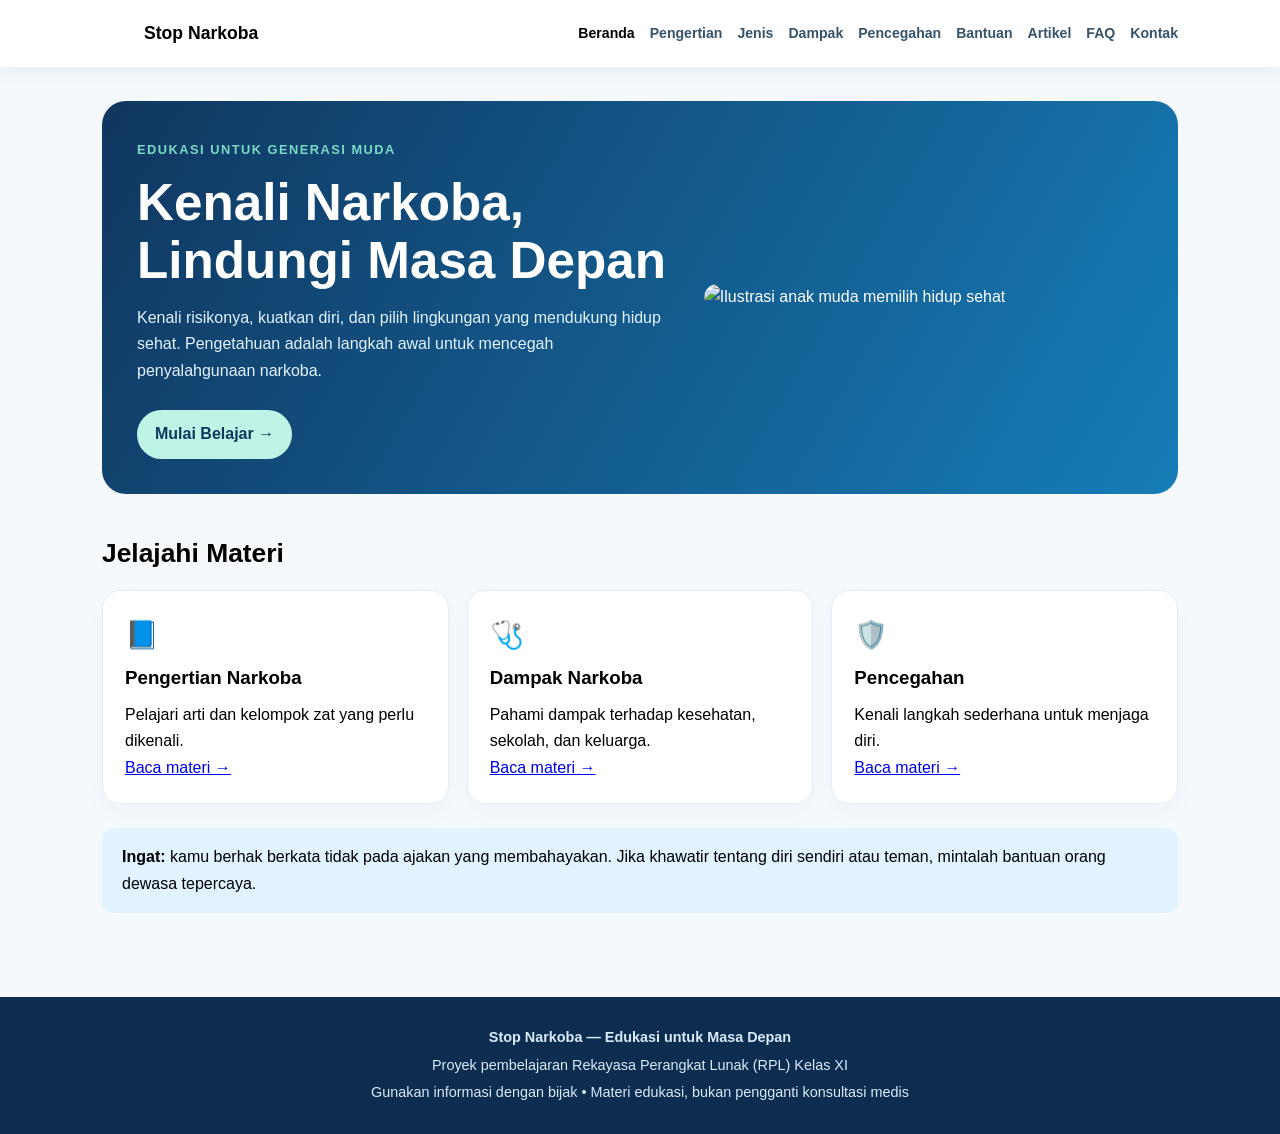
==== index.html @ 33e6cefd "Add files via upload" ====
<!DOCTYPE html>
<html lang="id">

<head>
    <meta charset="UTF-8">
    <meta name="viewport" content="width=device-width, initial-scale=1.0">
    <meta name="description" content="Website edukasi pencegahan penyalahgunaan narkoba untuk pelajar kelas XI RPL.">

    <title>Beranda | Stop Narkoba</title>

    <link rel="stylesheet" href="style.css">
</head>

<body>

    <!-- Header dan Navigasi -->
    <header>
        <div class="nav">

            <a class="brand" href="index.html">
                <span class="logo">✚</span>
                Stop Narkoba
            </a>

            <nav aria-label="Navigasi utama">
                <a class="active" href="index.html">Beranda</a>
                <a href="pengertian.html">Pengertian</a>
                <a href="jenis-narkoba.html">Jenis</a>
                <a href="dampak.html">Dampak</a>
                <a href="pencegahan.html">Pencegahan</a>
                <a href="bantuan.html">Bantuan</a>
                <a href="artikel.html">Artikel</a>
                <a href="faq.html">FAQ</a>
                <a href="kontak.html">Kontak</a>
            </nav>

        </div>
    </header>

    <!-- Konten Utama -->
    <main>

        <!-- Hero Section -->
        <section class="hero">

            <div>
                <span class="eyebrow">
                    Edukasi untuk generasi muda
                </span>

                <h1>
                    Kenali Narkoba,<br>
                    Lindungi Masa Depan
                </h1>

                <p>
                    Kenali risikonya, kuatkan diri, dan pilih lingkungan
                    yang mendukung hidup sehat. Pengetahuan adalah langkah
                    awal untuk mencegah penyalahgunaan narkoba.
                </p>

                <a class="btn" href="pengertian.html">
                    Mulai Belajar →
                </a>
            </div>

            <img
                src="assets/hero.svg"
                alt="Ilustrasi anak muda memilih hidup sehat"
            >

        </section>

        <!-- Daftar Materi -->
        <h2 class="section-title">Jelajahi Materi</h2>

        <section class="grid">

            <!-- Materi 1 -->
            <article class="card">
                <div class="icon">📘</div>

                <h3>Pengertian Narkoba</h3>

                <p>
                    Pelajari arti dan kelompok zat yang perlu dikenali.
                </p>

                <p>
                    <a href="pengertian.html">Baca materi →</a>
                </p>
            </article>

            <!-- Materi 2 -->
            <article class="card">
                <div class="icon">🩺</div>

                <h3>Dampak Narkoba</h3>

                <p>
                    Pahami dampak terhadap kesehatan, sekolah, dan keluarga.
                </p>

                <p>
                    <a href="dampak.html">Baca materi →</a>
                </p>
            </article>

            <!-- Materi 3 -->
            <article class="card">
                <div class="icon">🛡️</div>

                <h3>Pencegahan</h3>

                <p>
                    Kenali langkah sederhana untuk menjaga diri.
                </p>

                <p>
                    <a href="pencegahan.html">Baca materi →</a>
                </p>
            </article>

        </section>

        <!-- Pesan Edukasi -->
        <div class="notice">
            <strong>Ingat:</strong>
            kamu berhak berkata tidak pada ajakan yang membahayakan.
            Jika khawatir tentang diri sendiri atau teman, mintalah
            bantuan orang dewasa tepercaya.
        </div>

    </main>

    <!-- Footer -->
    <footer>

        <p>
            <b>Stop Narkoba — Edukasi untuk Masa Depan</b>
        </p>

        <p>
            Proyek pembelajaran Rekayasa Perangkat Lunak (RPL) Kelas XI
        </p>

        <p>
            Gunakan informasi dengan bijak • Materi edukasi,
            bukan pengganti konsultasi medis
        </p>

    </footer>

</body>
</html>
---- style.css ----
css
:root {
    --navy: #10365f;
    --blue: #1479b8;
    --sky: #eaf6ff;
    --mint: #dff6ef;
    --ink: #18324b;
    --muted: #5b7085;
    --white: #fff;
}

* {
    box-sizing: border-box;
}

body {
    margin: 0;
    font-family: Inter, Arial, sans-serif;
    background: #f5f9fc;
    color: var(--ink);
    line-height: 1.65;
}

/* Header dan Navigasi */
header {
    background: #fff;
    box-shadow: 0 3px 18px #153b5d12;
    position: sticky;
    top: 0;
    z-index: 5;
}

.nav {
    max-width: 1120px;
    margin: auto;
    display: flex;
    align-items: center;
    justify-content: space-between;
    padding: 15px 22px;
    gap: 20px;
    flex-wrap: wrap;
}

.brand {
    font-weight: 800;
    color: var(--navy);
    font-size: 1.1rem;
    text-decoration: none;
    display: flex;
    align-items: center;
    gap: 9px;
}

.logo {
    background: var(--blue);
    color: white;
    border-radius: 10px;
    padding: 4px 9px;
}

nav {
    display: flex;
    gap: 15px;
    flex-wrap: wrap;
}

nav a {
    font-size: 0.88rem;
    text-decoration: none;
    color: #36536c;
    font-weight: 650;
}

nav a:hover,
nav a.active {
    color: var(--blue);
}

/* Konten Utama */
main {
    max-width: 1120px;
    margin: 0 auto;
    padding: 34px 22px 60px;
}

/* Hero */
.hero {
    display: grid;
    grid-template-columns: 1.1fr 0.9fr;
    align-items: center;
    gap: 30px;
    background: linear-gradient(120deg, #10365f, #167db8);
    color: #fff;
    border-radius: 24px;
    padding: 35px;
    overflow: hidden;
}

.hero h1 {
    font-size: clamp(2rem, 4vw, 3.4rem);
    line-height: 1.12;
    margin: 12px 0;
}

.hero p {
    color: #e3f3ff;
    max-width: 570px;
}

.hero img {
    width: 100%;
    display: block;
    border-radius: 18px;
}

.eyebrow {
    font-size: 0.8rem;
    text-transform: uppercase;
    letter-spacing: 1.5px;
    font-weight: 800;
    color: #7bdac5;
}

.btn {
    display: inline-block;
    background: #bff3e5;
    color: #10365f;
    text-decoration: none;
    font-weight: 800;
    border-radius: 999px;
    padding: 11px 18px;
    margin-top: 10px;
}

/* Judul dan Grid */
.section-title {
    margin: 38px 0 15px;
    font-size: 1.65rem;
    color: var(--navy);
}

.grid {
    display: grid;
    grid-template-columns: repeat(3, 1fr);
    gap: 18px;
}

/* Card */
.card {
    background: #fff;
    padding: 22px;
    border: 1px solid #e1edf5;
    border-radius: 18px;
    box-shadow: 0 8px 25px #183d5b08;
}

.card h3 {
    margin: 5px 0 8px;
    color: var(--navy);
}

.card p {
    margin: 0;
    color: var(--muted);
}

.icon {
    font-size: 1.7rem;
}

/* Informasi */
.notice {
    background: #e0f3ff;
    border-left: 5px solid var(--blue);
    padding: 16px 20px;
    border-radius: 12px;
    margin: 24px 0;
}

.page-head {
    background: linear-gradient(120deg, #e7f5ff, #e5f8f2);
    border-radius: 20px;
    padding: 28px;
    margin-bottom: 24px;
}

.page-head h1 {
    margin: 0;
    color: var(--navy);
    font-size: 2.2rem;
}

.page-head p {
    margin: 8px 0 0;
    color: var(--muted);
}

.content {
    background: white;
    padding: 26px;
    border-radius: 18px;
    border: 1px solid #e1edf5;
}

.content h2,
.content h3 {
    color: var(--navy);
}

.content li {
    margin: 8px 0;
}

.content img {
    max-width: 360px;
    width: 100%;
    float: right;
    margin: 0 0 18px 24px;
    border-radius: 16px;
}

/* FAQ */
details {
    background: #fff;
    border: 1px solid #dceaf4;
    border-radius: 12px;
    padding: 15px 18px;
    margin: 10px 0;
}

summary {
    font-weight: 750;
    color: var(--navy);
    cursor: pointer;
}

/* Footer */
footer {
    background: #0d2d50;
    color: #d9eafa;
    padding: 25px 22px;
    text-align: center;
    font-size: 0.9rem;
}

footer p {
    margin: 4px;
}

/* Kontak dan Form */
.contact-grid {
    display: grid;
    grid-template-columns: 1fr 1fr;
    gap: 22px;
}

input,
select,
textarea {
    width: 100%;
    padding: 12px;
    border: 1px solid #cadce9;
    border-radius: 10px;
    font: inherit;
    margin: 5px 0 12px;
}

button {
    border: 0;
    background: var(--blue);
    color: #fff;
    padding: 12px 20px;
    border-radius: 10px;
    font-weight: 750;
    cursor: pointer;
}

button:hover {
    background: var(--navy);
}

.small {
    font-size: 0.88rem;
    color: var(--muted);
}

/* Tampilan Mobile */
@media (max-width: 760px) {
    .hero {
        grid-template-columns: 1fr;
        padding: 24px;
    }

    .grid,
    .contact-grid {
        grid-template-columns: 1fr;
    }

    .nav {
        align-items: flex-start;
    }

    nav {
        gap: 10px;
    }

    .content img {
        float: none;
        display: block;
        margin: 0 auto 18px;
    }
}
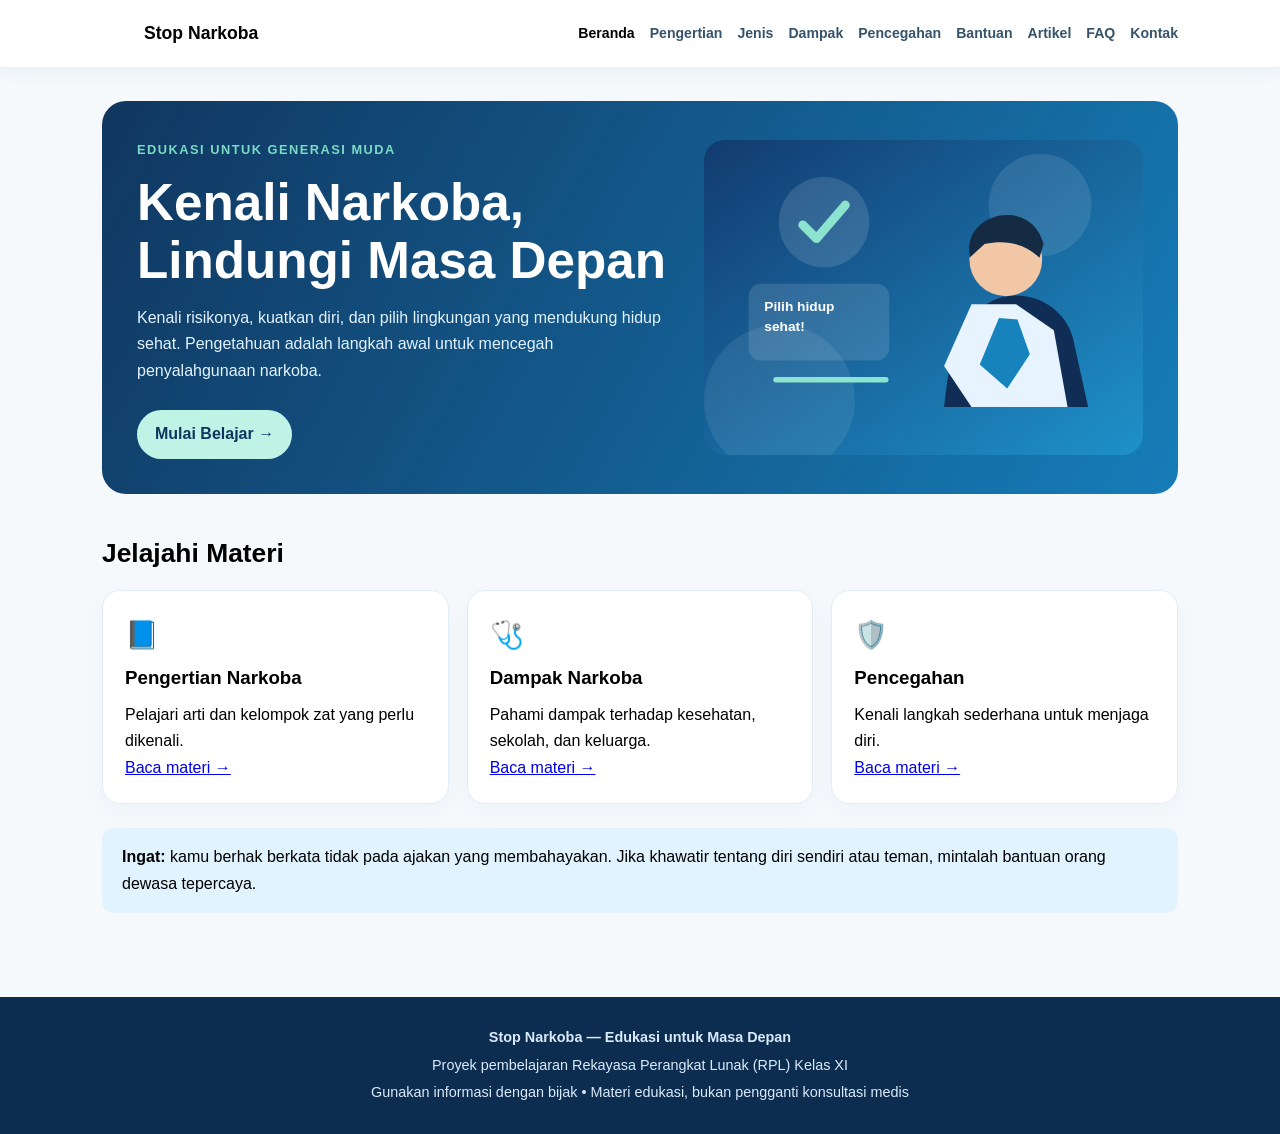
==== commit b48eac66: "Add Open Graph meta tags for better sharing" ====
--- a/index.html
+++ b/index.html
@@ -5,9 +5,10 @@
     <meta charset="UTF-8">
     <meta name="viewport" content="width=device-width, initial-scale=1.0">
     <meta name="description" content="Website edukasi pencegahan penyalahgunaan narkoba untuk pelajar kelas XI RPL.">
-
+    <meta property="og:title" content="Edukasi Bahaya Narkoba">
+    <meta property="og:description" content="Website edukasi pencegahan penyalahgunaan narkoba untuk pelajar kelas XI RPL.">
+    <meta property="og:type" content="website">
     <title>Beranda | Stop Narkoba</title>
-
     <link rel="stylesheet" href="style.css">
 </head>
 
@@ -152,4 +153,4 @@
     </footer>
 
 </body>
-</html>+</html>
